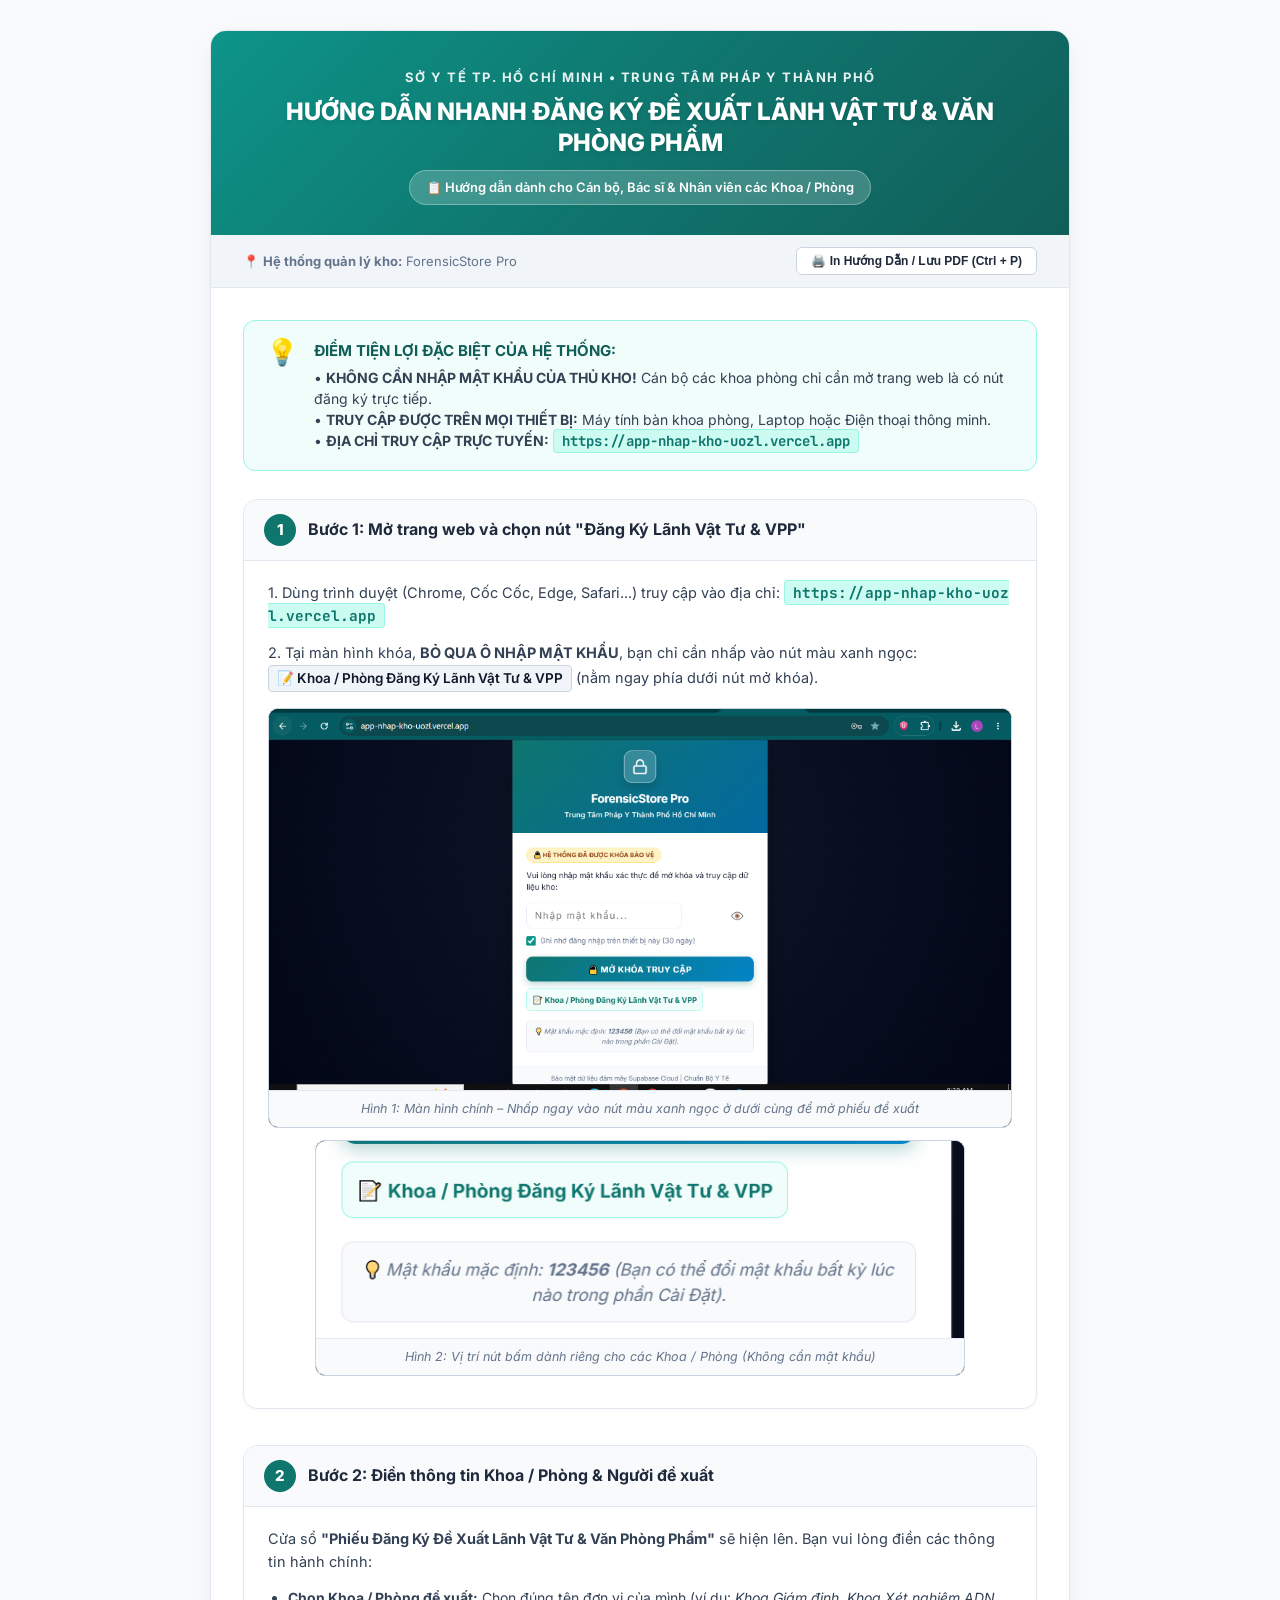
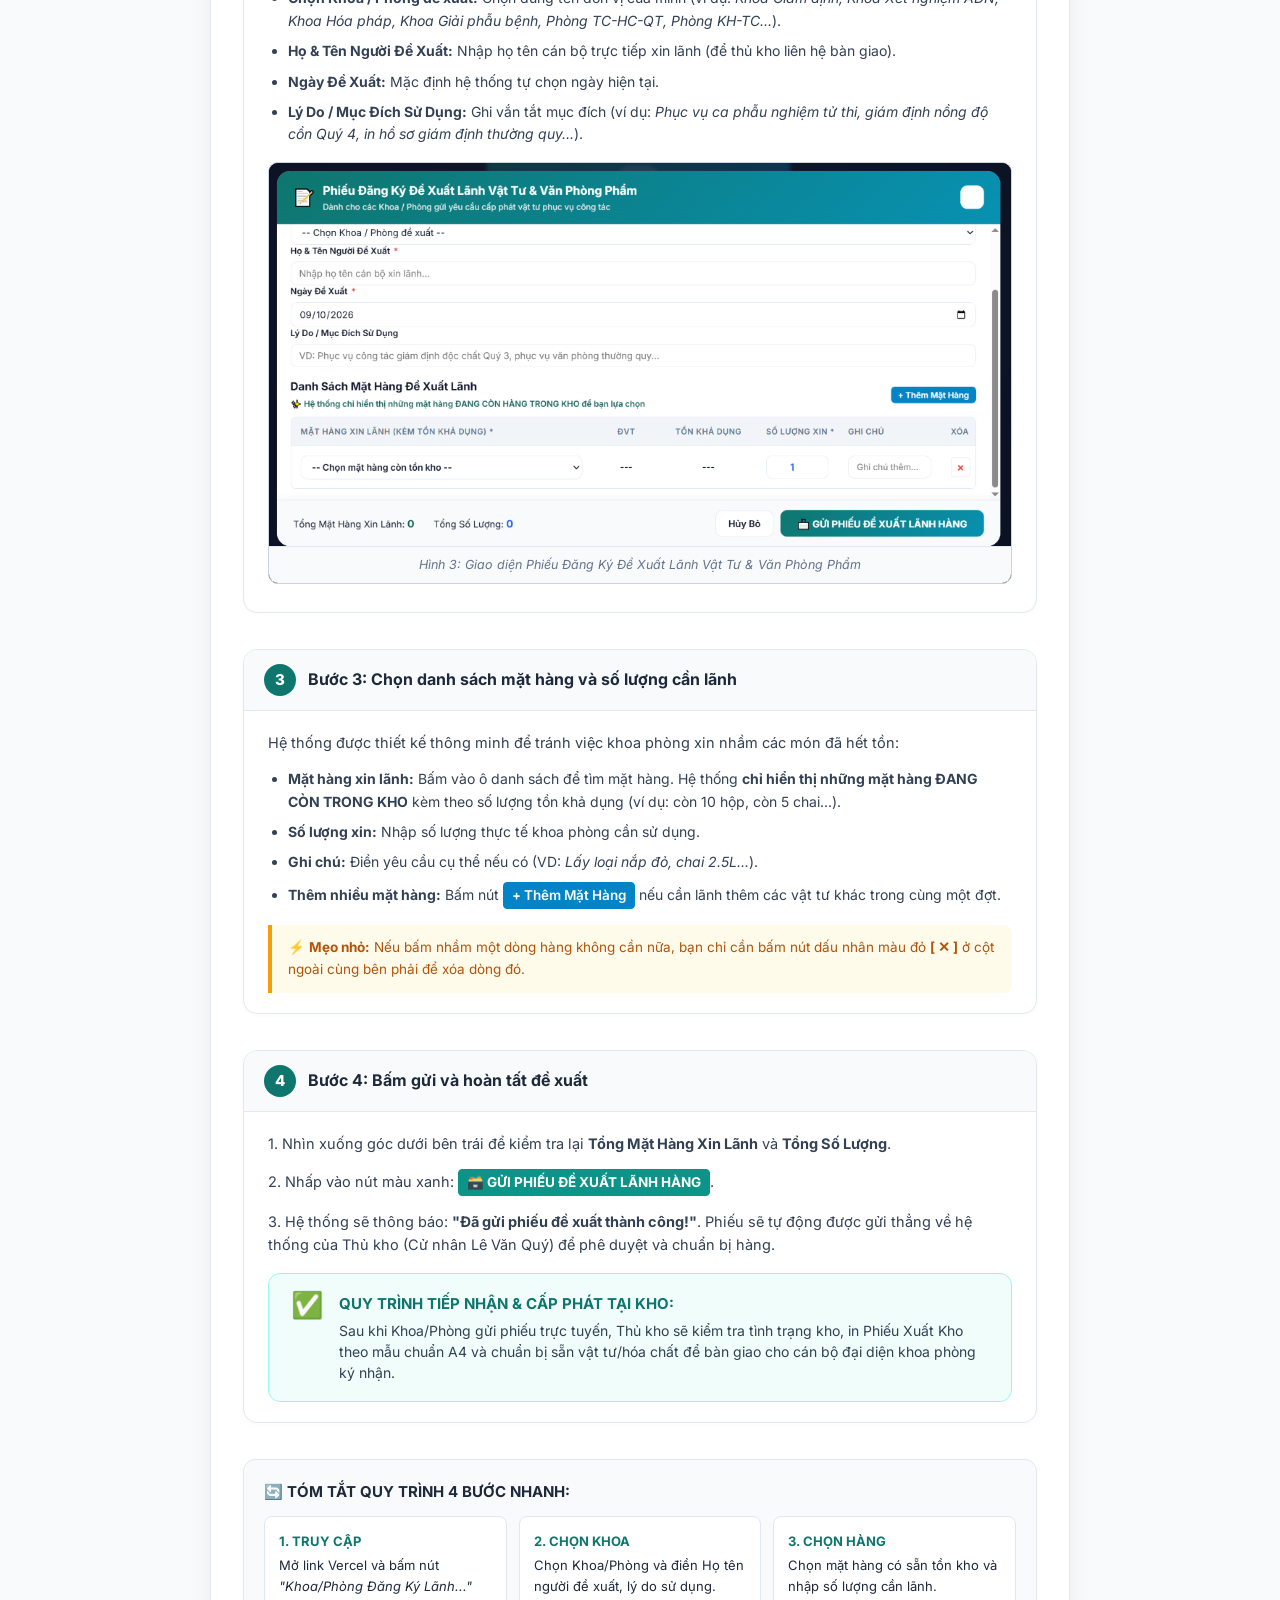
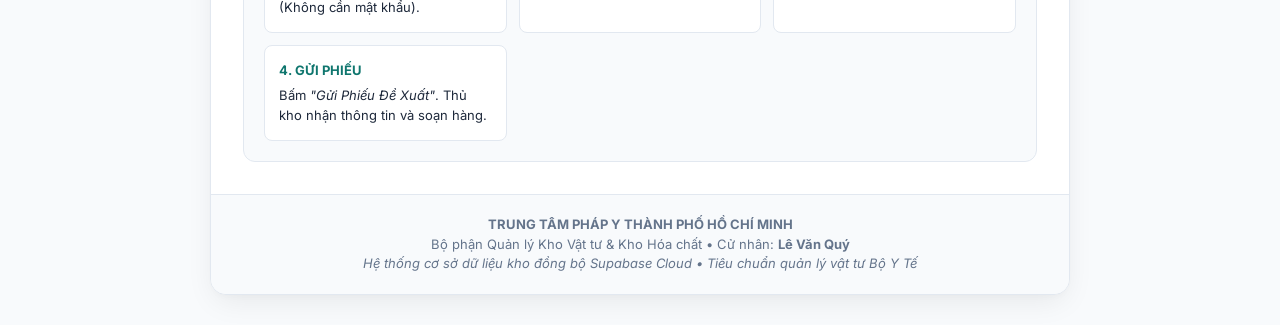
==== HUONG_DAN_DANG_KY_LANH_VAT_TU.html @ cf070800 "Add files via upload" ====
<!DOCTYPE html>
<html lang="vi">
<head>
  <meta charset="UTF-8">
  <meta name="viewport" content="width=device-width, initial-scale=1.0">
  <title>Hướng Dẫn Đăng Ký Đề Xuất Lãnh Vật Tư & VPP - Trung Tâm Pháp Y TPHCM</title>
  <link rel="preconnect" href="https://fonts.googleapis.com">
  <link rel="preconnect" href="https://fonts.gstatic.com" crossorigin>
  <link href="https://fonts.googleapis.com/css2?family=Inter:wght@400;500;600;700;800&family=JetBrains+Mono:wght@500;700&display=swap" rel="stylesheet">
  <style>
    :root {
      --primary: #0f766e;
      --primary-light: #f0fdfa;
      --primary-border: #99f6e4;
      --primary-dark: #115e59;
      --accent: #0284c7;
      --text-main: #1e293b;
      --text-muted: #64748b;
      --bg-page: #f8fafc;
      --card-bg: #ffffff;
      --border: #e2e8f0;
      --warning-bg: #fffbeb;
      --warning-border: #fef3c7;
      --warning-text: #b45309;
    }

    * {
      box-sizing: border-box;
      margin: 0;
      padding: 0;
    }

    body {
      font-family: 'Inter', -apple-system, BlinkMacSystemFont, "Segoe UI", Roboto, sans-serif;
      background-color: var(--bg-page);
      color: var(--text-main);
      line-height: 1.6;
      padding: 30px 15px;
    }

    .container {
      max-width: 860px;
      margin: 0 auto;
      background: var(--card-bg);
      border-radius: 16px;
      box-shadow: 0 10px 30px -5px rgba(0, 0, 0, 0.08), 0 4px 6px -2px rgba(0, 0, 0, 0.02);
      border: 1px solid var(--border);
      overflow: hidden;
    }

    /* Top banner */
    .header-banner {
      background: linear-gradient(135deg, #0d9488 0%, #0f766e 50%, #115e59 100%);
      color: white;
      padding: 36px 32px 30px;
      text-align: center;
      position: relative;
    }

    .org-subtitle {
      font-size: 13px;
      font-weight: 700;
      letter-spacing: 1.5px;
      text-transform: uppercase;
      opacity: 0.9;
      margin-bottom: 8px;
    }

    .doc-title {
      font-size: 24px;
      font-weight: 800;
      line-height: 1.3;
      margin-bottom: 12px;
      text-shadow: 0 2px 4px rgba(0,0,0,0.1);
    }

    .doc-badge {
      display: inline-flex;
      align-items: center;
      gap: 6px;
      background: rgba(255, 255, 255, 0.2);
      backdrop-filter: blur(8px);
      padding: 6px 16px;
      border-radius: 20px;
      font-size: 13px;
      font-weight: 600;
      border: 1px solid rgba(255, 255, 255, 0.3);
    }

    /* Action bar */
    .action-bar {
      display: flex;
      justify-content: space-between;
      align-items: center;
      background: #f1f5f9;
      padding: 12px 32px;
      border-bottom: 1px solid var(--border);
      font-size: 13px;
      color: var(--text-muted);
    }

    .btn-print {
      background: white;
      border: 1px solid #cbd5e1;
      padding: 6px 14px;
      border-radius: 6px;
      font-size: 12px;
      font-weight: 600;
      color: var(--text-main);
      cursor: pointer;
      display: inline-flex;
      align-items: center;
      gap: 6px;
      transition: all 0.2s;
    }

    .btn-print:hover {
      background: #f8fafc;
      border-color: #94a3b8;
    }

    /* Content Area */
    .content {
      padding: 32px;
    }

    /* Important note callout */
    .callout-box {
      background: var(--primary-light);
      border: 1.5px solid var(--primary-border);
      border-radius: 12px;
      padding: 18px 22px;
      margin-bottom: 28px;
      display: flex;
      gap: 16px;
      align-items: flex-start;
    }

    .callout-icon {
      font-size: 26px;
      line-height: 1;
    }

    .callout-title {
      font-weight: 700;
      color: var(--primary-dark);
      font-size: 15px;
      margin-bottom: 4px;
    }

    .callout-text {
      font-size: 14px;
      color: #334155;
      line-height: 1.5;
    }

    .link-highlight {
      font-family: 'JetBrains Mono', monospace;
      background: #ccfbf1;
      color: #0f766e;
      padding: 2px 8px;
      border-radius: 4px;
      font-weight: 700;
      text-decoration: none;
      border: 1px solid #99f6e4;
      word-break: break-all;
    }

    .link-highlight:hover {
      text-decoration: underline;
    }

    /* Step Card */
    .step-card {
      margin-bottom: 36px;
      border: 1px solid var(--border);
      border-radius: 14px;
      background: #ffffff;
      overflow: hidden;
      box-shadow: 0 2px 4px rgba(0,0,0,0.02);
    }

    .step-header {
      background: #f8fafc;
      padding: 14px 20px;
      border-bottom: 1px solid var(--border);
      display: flex;
      align-items: center;
      gap: 12px;
    }

    .step-number {
      width: 32px;
      height: 32px;
      background: var(--primary);
      color: white;
      border-radius: 50%;
      display: flex;
      align-items: center;
      justify-content: center;
      font-weight: 800;
      font-size: 15px;
      flex-shrink: 0;
    }

    .step-title {
      font-size: 16px;
      font-weight: 700;
      color: var(--text-main);
    }

    .step-body {
      padding: 20px 24px;
    }

    .step-body p {
      margin-bottom: 14px;
      font-size: 14.5px;
      color: #334155;
    }

    .step-body ul {
      margin-left: 20px;
      margin-bottom: 16px;
      color: #334155;
      font-size: 14px;
    }

    .step-body li {
      margin-bottom: 8px;
    }

    .highlight-badge {
      display: inline-block;
      background: #f1f5f9;
      color: #0f172a;
      padding: 2px 8px;
      border-radius: 4px;
      font-weight: 600;
      border: 1px solid #cbd5e1;
      font-size: 13.5px;
    }

    /* Image Wrapper */
    .image-container {
      margin: 16px 0 8px;
      border-radius: 10px;
      overflow: hidden;
      border: 1.5px solid #cbd5e1;
      background: #0f172a;
      text-align: center;
    }

    .image-container img {
      max-width: 100%;
      height: auto;
      display: block;
      margin: 0 auto;
    }

    .image-caption {
      background: #f8fafc;
      border-top: 1px solid #e2e8f0;
      padding: 8px 12px;
      font-size: 12.5px;
      color: var(--text-muted);
      font-style: italic;
    }

    /* Important Alert within step */
    .tip-box {
      background: var(--warning-bg);
      border-left: 4px solid #f59e0b;
      padding: 12px 16px;
      border-radius: 0 8px 8px 0;
      margin-top: 14px;
      font-size: 13.5px;
      color: var(--warning-text);
    }

    /* Workflow Summary Table */
    .summary-section {
      background: #f8fafc;
      border: 1px solid var(--border);
      border-radius: 12px;
      padding: 20px;
      margin-top: 24px;
    }

    .summary-title {
      font-size: 15px;
      font-weight: 700;
      margin-bottom: 12px;
      color: var(--text-main);
      display: flex;
      align-items: center;
      gap: 8px;
    }

    .flow-steps {
      display: grid;
      grid-template-columns: repeat(auto-fit, minmax(220px, 1fr));
      gap: 12px;
    }

    .flow-box {
      background: white;
      padding: 14px;
      border-radius: 8px;
      border: 1px solid var(--border);
      font-size: 13px;
    }

    .flow-box-header {
      font-weight: 700;
      color: var(--primary);
      margin-bottom: 4px;
    }

    /* Footer */
    .footer {
      border-top: 1px solid var(--border);
      padding: 20px 32px;
      background: #f8fafc;
      font-size: 13px;
      color: var(--text-muted);
      text-align: center;
      line-height: 1.5;
    }

    /* Print styles */
    @media print {
      * {
        -webkit-print-color-adjust: exact !important;
        print-color-adjust: exact !important;
      }
      body {
        background: white;
        padding: 0;
      }
      .container {
        box-shadow: none;
        border: none;
        max-width: 100%;
        border-radius: 0;
      }
      .action-bar {
        display: none !important;
      }
      .step-card {
        page-break-inside: avoid;
        margin-bottom: 24px;
      }
      .header-banner {
        padding: 24px 20px;
        -webkit-print-color-adjust: exact !important;
        print-color-adjust: exact !important;
      }
    }
  </style>
</head>
<body>

  <div class="container">
    <!-- Header Banner -->
    <header class="header-banner">
      <div class="org-subtitle">SỞ Y TẾ TP. HỒ CHÍ MINH • TRUNG TÂM PHÁP Y THÀNH PHỐ</div>
      <h1 class="doc-title">HƯỚNG DẪN NHANH ĐĂNG KÝ ĐỀ XUẤT LÃNH VẬT TƯ & VĂN PHÒNG PHẨM</h1>
      <div class="doc-badge">
        <span>📋 Hướng dẫn dành cho Cán bộ, Bác sĩ & Nhân viên các Khoa / Phòng</span>
      </div>
    </header>

    <!-- Action Bar -->
    <div class="action-bar">
      <div>📍 <strong>Hệ thống quản lý kho:</strong> ForensicStore Pro</div>
      <button class="btn-print" onclick="window.print()">
        🖨️ In Hướng Dẫn / Lưu PDF (Ctrl + P)
      </button>
    </div>

    <!-- Main Content -->
    <main class="content">

      <!-- Important Notice -->
      <div class="callout-box">
        <div class="callout-icon">💡</div>
        <div>
          <div class="callout-title">ĐIỂM TIỆN LỢI ĐẶC BIỆT CỦA HỆ THỐNG:</div>
          <div class="callout-text">
            • <strong>KHÔNG CẦN NHẬP MẬT KHẨU CỦA THỦ KHO!</strong> Cán bộ các khoa phòng chỉ cần mở trang web là có nút đăng ký trực tiếp.<br>
            • <strong>TRUY CẬP ĐƯỢC TRÊN MỌI THIẾT BỊ:</strong> Máy tính bàn khoa phòng, Laptop hoặc Điện thoại thông minh.<br>
            • <strong>ĐỊA CHỈ TRUY CẬP TRỰC TUYẾN:</strong> 
            <a href="https://app-nhap-kho-uozl.vercel.app" target="_blank" class="link-highlight">https://app-nhap-kho-uozl.vercel.app</a>
          </div>
        </div>
      </div>

      <!-- BƯỚC 1 -->
      <section class="step-card">
        <div class="step-header">
          <div class="step-number">1</div>
          <h2 class="step-title">Bước 1: Mở trang web và chọn nút "Đăng Ký Lãnh Vật Tư & VPP"</h2>
        </div>
        <div class="step-body">
          <p>
            1. Dùng trình duyệt (Chrome, Cốc Cốc, Edge, Safari...) truy cập vào địa chỉ: 
            <a href="https://app-nhap-kho-uozl.vercel.app" target="_blank" class="link-highlight">https://app-nhap-kho-uozl.vercel.app</a>
          </p>
          <p>
            2. Tại màn hình khóa, <strong>BỎ QUA Ô NHẬP MẬT KHẨU</strong>, bạn chỉ cần nhấp vào nút màu xanh ngọc:
            <span class="highlight-badge">📝 Khoa / Phòng Đăng Ký Lãnh Vật Tư & VPP</span> (nằm ngay phía dưới nút mở khóa).
          </p>

          <div class="image-container">
            <img src="images/buoc-1-man-hinh-dang-nhap.png" alt="Màn hình đăng nhập hệ thống">
            <div class="image-caption">Hình 1: Màn hình chính – Nhấp ngay vào nút màu xanh ngọc ở dưới cùng để mở phiếu đề xuất</div>
          </div>

          <div class="image-container" style="max-width: 650px; margin: 12px auto;">
            <img src="images/buoc-1-nut-dang-ky.png" alt="Nút bấm đăng ký lãnh">
            <div class="image-caption">Hình 2: Vị trí nút bấm dành riêng cho các Khoa / Phòng (Không cần mật khẩu)</div>
          </div>
        </div>
      </section>

      <!-- BƯỚC 2 -->
      <section class="step-card">
        <div class="step-header">
          <div class="step-number">2</div>
          <h2 class="step-title">Bước 2: Điền thông tin Khoa / Phòng & Người đề xuất</h2>
        </div>
        <div class="step-body">
          <p>Cửa sổ <strong>"Phiếu Đăng Ký Đề Xuất Lãnh Vật Tư & Văn Phòng Phẩm"</strong> sẽ hiện lên. Bạn vui lòng điền các thông tin hành chính:</p>
          
          <ul>
            <li><strong>Chọn Khoa / Phòng đề xuất:</strong> Chọn đúng tên đơn vị của mình (ví dụ: <em>Khoa Giám định, Khoa Xét nghiệm ADN, Khoa Hóa pháp, Khoa Giải phẫu bệnh, Phòng TC-HC-QT, Phòng KH-TC...</em>).</li>
            <li><strong>Họ & Tên Người Đề Xuất:</strong> Nhập họ tên cán bộ trực tiếp xin lãnh (để thủ kho liên hệ bàn giao).</li>
            <li><strong>Ngày Đề Xuất:</strong> Mặc định hệ thống tự chọn ngày hiện tại.</li>
            <li><strong>Lý Do / Mục Đích Sử Dụng:</strong> Ghi vắn tắt mục đích (ví dụ: <em>Phục vụ ca phẫu nghiệm tử thi, giám định nồng độ cồn Quý 4, in hồ sơ giám định thường quy...</em>).</li>
          </ul>

          <div class="image-container">
            <img src="images/buoc-2-phieu-de-xuat.png" alt="Form Phiếu Đăng Ký Đề Xuất Lãnh Vật Tư">
            <div class="image-caption">Hình 3: Giao diện Phiếu Đăng Ký Đề Xuất Lãnh Vật Tư & Văn Phòng Phẩm</div>
          </div>
        </div>
      </section>

      <!-- BƯỚC 3 -->
      <section class="step-card">
        <div class="step-header">
          <div class="step-number">3</div>
          <h2 class="step-title">Bước 3: Chọn danh sách mặt hàng và số lượng cần lãnh</h2>
        </div>
        <div class="step-body">
          <p>Hệ thống được thiết kế thông minh để tránh việc khoa phòng xin nhầm các món đã hết tồn:</p>

          <ul>
            <li>
              <strong>Mặt hàng xin lãnh:</strong> Bấm vào ô danh sách để tìm mặt hàng. Hệ thống <strong>chỉ hiển thị những mặt hàng ĐANG CÒN TRONG KHO</strong> kèm theo số lượng tồn khả dụng (ví dụ: còn 10 hộp, còn 5 chai...).
            </li>
            <li><strong>Số lượng xin:</strong> Nhập số lượng thực tế khoa phòng cần sử dụng.</li>
            <li><strong>Ghi chú:</strong> Điền yêu cầu cụ thể nếu có (VD: <em>Lấy loại nắp đỏ, chai 2.5L...</em>).</li>
            <li><strong>Thêm nhiều mặt hàng:</strong> Bấm nút <span class="highlight-badge" style="background:#0284c7; color:white; border-color:#0284c7;">+ Thêm Mặt Hàng</span> nếu cần lãnh thêm các vật tư khác trong cùng một đợt.</li>
          </ul>

          <div class="tip-box">
            ⚡ <strong>Mẹo nhỏ:</strong> Nếu bấm nhầm một dòng hàng không cần nữa, bạn chỉ cần bấm nút dấu nhân màu đỏ <strong>[ ✕ ]</strong> ở cột ngoài cùng bên phải để xóa dòng đó.
          </div>
        </div>
      </section>

      <!-- BƯỚC 4 -->
      <section class="step-card">
        <div class="step-header">
          <div class="step-number">4</div>
          <h2 class="step-title">Bước 4: Bấm gửi và hoàn tất đề xuất</h2>
        </div>
        <div class="step-body">
          <p>
            1. Nhìn xuống góc dưới bên trái để kiểm tra lại <strong>Tổng Mặt Hàng Xin Lãnh</strong> và <strong>Tổng Số Lượng</strong>.
          </p>
          <p>
            2. Nhấp vào nút màu xanh: <span class="highlight-badge" style="background:#0d9488; color:white; border-color:#0d9488; font-weight:700;">🗃️ GỬI PHIẾU ĐỀ XUẤT LÃNH HÀNG</span>.
          </p>
          <p>
            3. Hệ thống sẽ thông báo: <strong>"Đã gửi phiếu đề xuất thành công!"</strong>. Phiếu sẽ tự động được gửi thẳng về hệ thống của Thủ kho (Cử nhân Lê Văn Quý) để phê duyệt và chuẩn bị hàng.
          </p>

          <div class="callout-box" style="margin-top: 16px; margin-bottom: 0;">
            <div class="callout-icon">✅</div>
            <div>
              <div class="callout-title" style="color:#0f766e;">QUY TRÌNH TIẾP NHẬN & CẤP PHÁT TẠI KHO:</div>
              <div class="callout-text">
                Sau khi Khoa/Phòng gửi phiếu trực tuyến, Thủ kho sẽ kiểm tra tình trạng kho, in Phiếu Xuất Kho theo mẫu chuẩn A4 và chuẩn bị sẵn vật tư/hóa chất để bàn giao cho cán bộ đại diện khoa phòng ký nhận.
              </div>
            </div>
          </div>
        </div>
      </section>

      <!-- Summary Workflow -->
      <div class="summary-section">
        <div class="summary-title">
          <span>🔄 TÓM TẮT QUY TRÌNH 4 BƯỚC NHANH:</span>
        </div>
        <div class="flow-steps">
          <div class="flow-box">
            <div class="flow-box-header">1. TRUY CẬP</div>
            Mở link Vercel và bấm nút <em>"Khoa/Phòng Đăng Ký Lãnh..."</em> (Không cần mật khẩu).
          </div>
          <div class="flow-box">
            <div class="flow-box-header">2. CHỌN KHOA</div>
            Chọn Khoa/Phòng và điền Họ tên người đề xuất, lý do sử dụng.
          </div>
          <div class="flow-box">
            <div class="flow-box-header">3. CHỌN HÀNG</div>
            Chọn mặt hàng có sẵn tồn kho và nhập số lượng cần lãnh.
          </div>
          <div class="flow-box">
            <div class="flow-box-header">4. GỬI PHIẾU</div>
            Bấm <em>"Gửi Phiếu Đề Xuất"</em>. Thủ kho nhận thông tin và soạn hàng.
          </div>
        </div>
      </div>

    </main>

    <!-- Footer -->
    <footer class="footer">
      <strong>TRUNG TÂM PHÁP Y THÀNH PHỐ HỒ CHÍ MINH</strong><br>
      Bộ phận Quản lý Kho Vật tư & Kho Hóa chất • Cử nhân: <strong>Lê Văn Quý</strong><br>
      <em>Hệ thống cơ sở dữ liệu kho đồng bộ Supabase Cloud • Tiêu chuẩn quản lý vật tư Bộ Y Tế</em>
    </footer>
  </div>

</body>
</html>
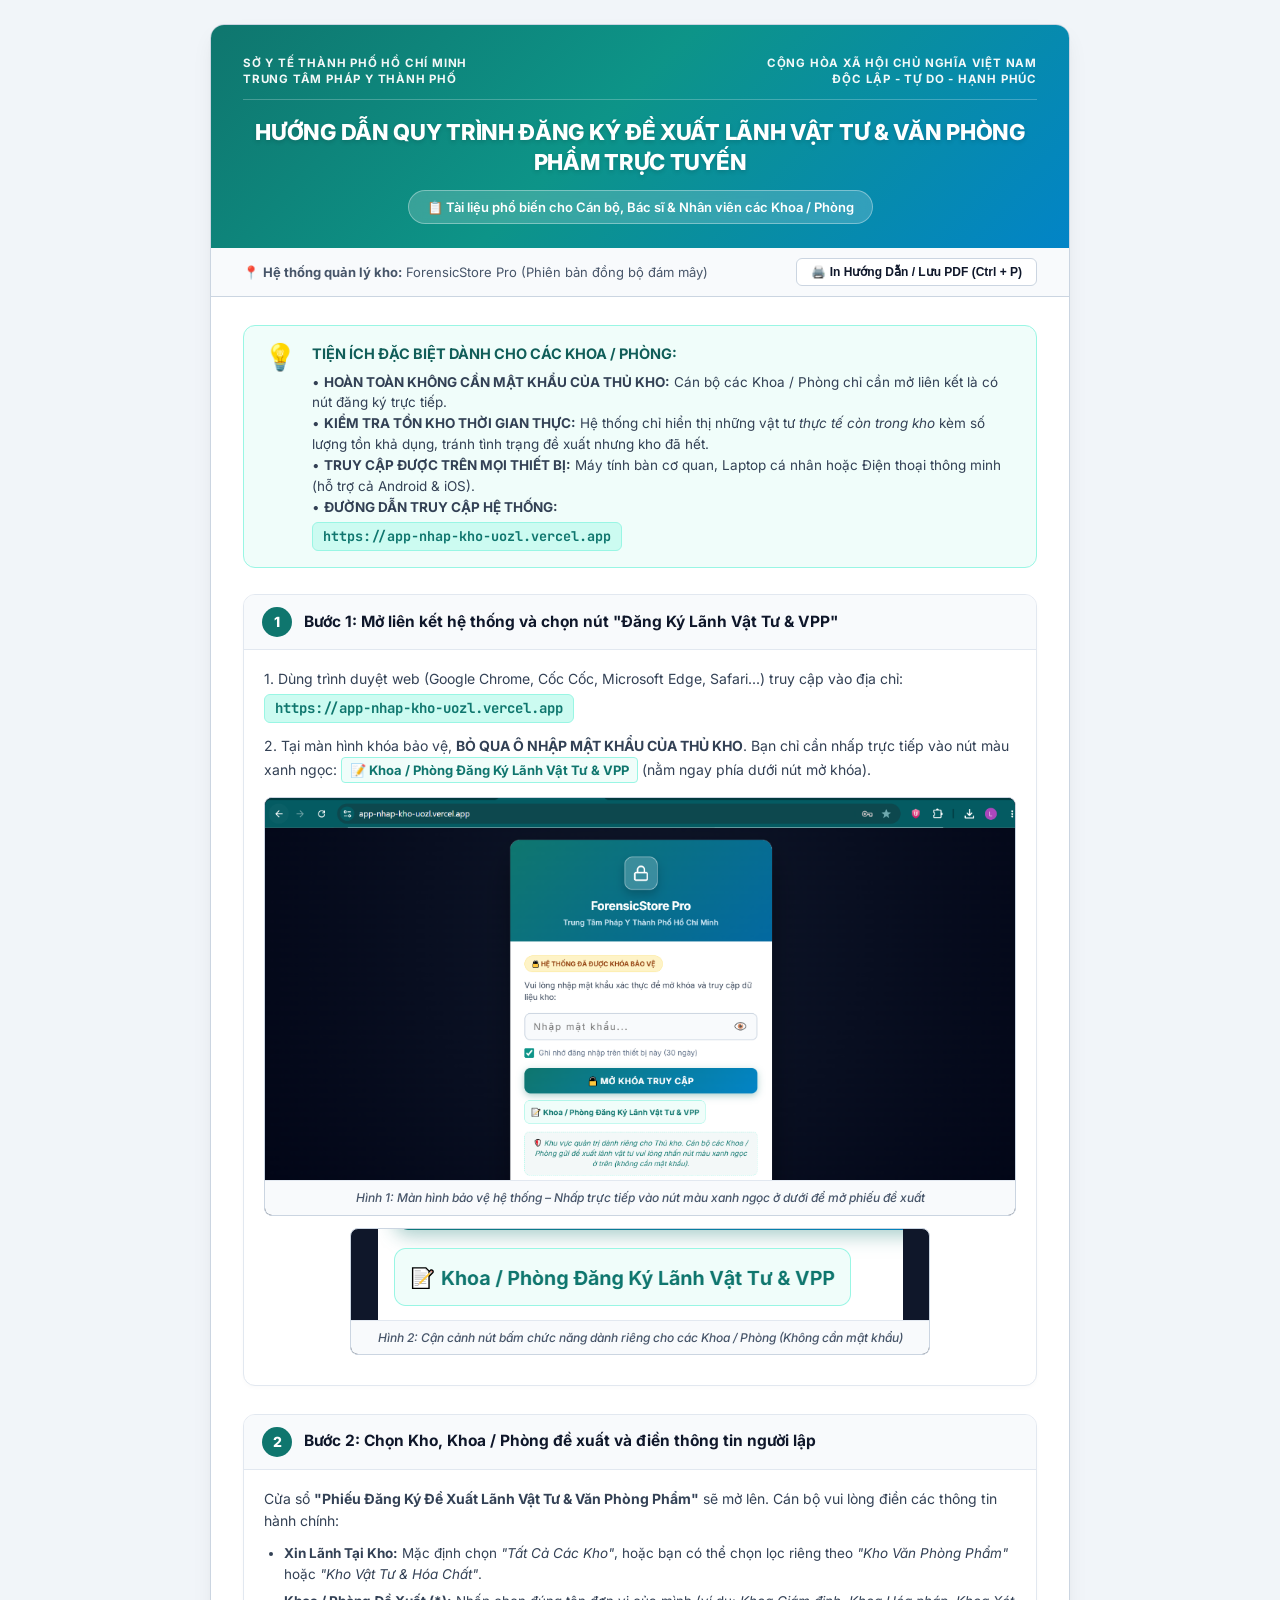
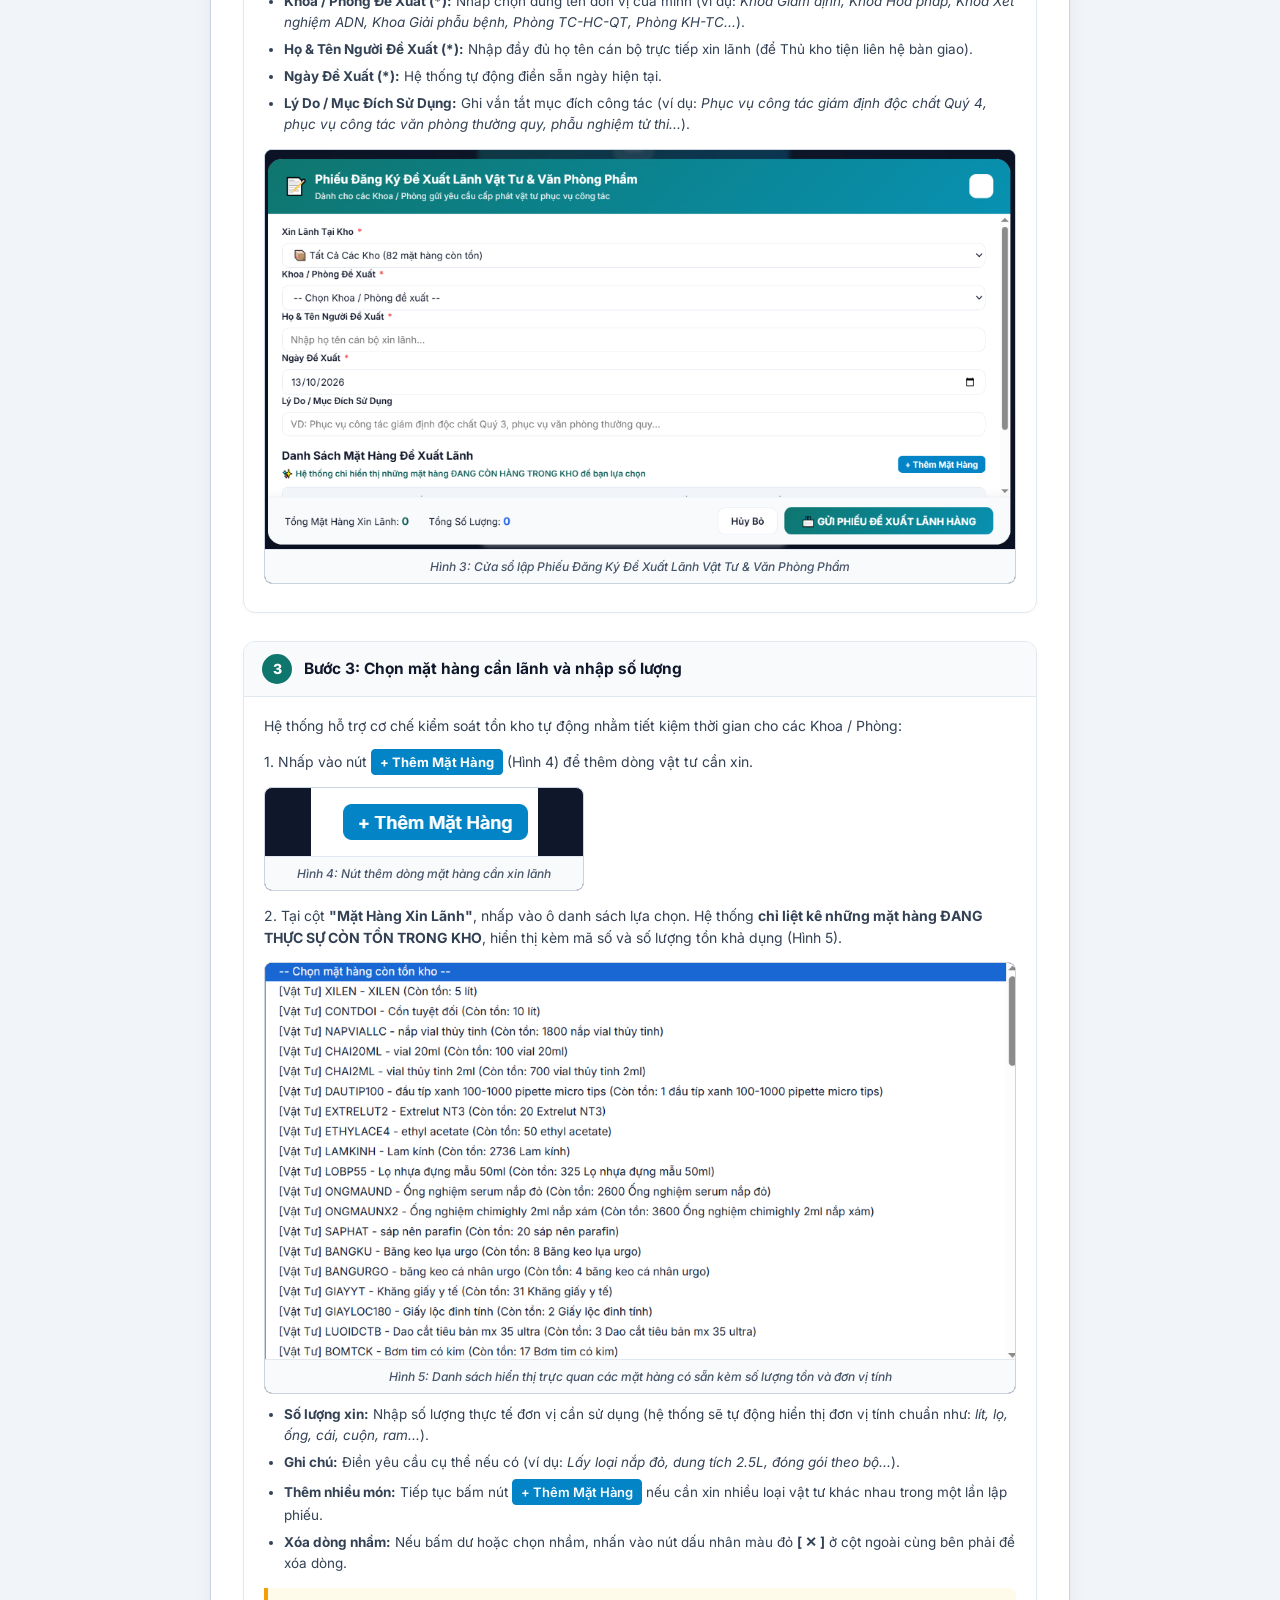
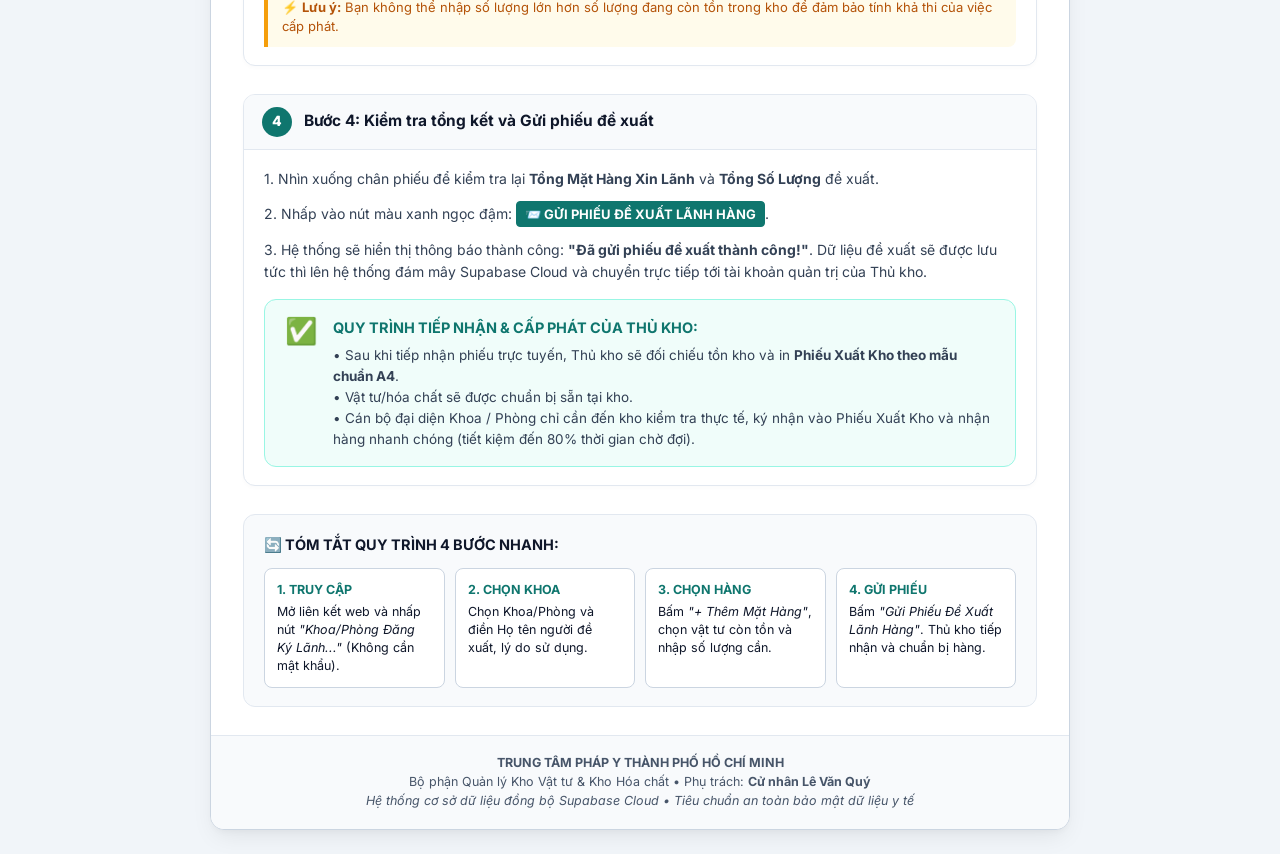
==== commit 55cc4b34: "Add files via upload" ====
--- a/HUONG_DAN_DANG_KY_LANH_VAT_TU.html
+++ b/HUONG_DAN_DANG_KY_LANH_VAT_TU.html
@@ -13,12 +13,14 @@
       --primary-light: #f0fdfa;
       --primary-border: #99f6e4;
       --primary-dark: #115e59;
+      --secondary: #0284c7;
+      --secondary-light: #e0f2fe;
       --accent: #0284c7;
-      --text-main: #1e293b;
-      --text-muted: #64748b;
-      --bg-page: #f8fafc;
+      --text-main: #0f172a;
+      --text-muted: #475569;
+      --bg-page: #f1f5f9;
       --card-bg: #ffffff;
-      --border: #e2e8f0;
+      --border: #cbd5e1;
       --warning-bg: #fffbeb;
       --warning-border: #fef3c7;
       --warning-text: #b45309;
@@ -31,60 +33,77 @@
     }
 
     body {
-      font-family: 'Inter', -apple-system, BlinkMacSystemFont, "Segoe UI", Roboto, sans-serif;
+      font-family: 'Inter', -apple-system, BlinkMacSystemFont, "Segoe UI", Roboto, Arial, sans-serif;
       background-color: var(--bg-page);
       color: var(--text-main);
       line-height: 1.6;
-      padding: 30px 15px;
+      padding: 24px 15px;
+      -webkit-font-smoothing: antialiased;
     }
 
     .container {
       max-width: 860px;
       margin: 0 auto;
       background: var(--card-bg);
-      border-radius: 16px;
-      box-shadow: 0 10px 30px -5px rgba(0, 0, 0, 0.08), 0 4px 6px -2px rgba(0, 0, 0, 0.02);
+      border-radius: 14px;
+      box-shadow: 0 10px 25px -5px rgba(0, 0, 0, 0.08), 0 4px 6px -2px rgba(0, 0, 0, 0.03);
       border: 1px solid var(--border);
       overflow: hidden;
     }
 
     /* Top banner */
     .header-banner {
-      background: linear-gradient(135deg, #0d9488 0%, #0f766e 50%, #115e59 100%);
+      background: linear-gradient(135deg, #0f766e 0%, #0d9488 45%, #0284c7 100%);
       color: white;
-      padding: 36px 32px 30px;
+      padding: 30px 32px 24px;
       text-align: center;
       position: relative;
     }
 
-    .org-subtitle {
-      font-size: 13px;
+    .org-header {
+      display: flex;
+      justify-content: space-between;
+      align-items: center;
+      border-bottom: 1px solid rgba(255, 255, 255, 0.25);
+      padding-bottom: 12px;
+      margin-bottom: 18px;
+      font-size: 11.5px;
       font-weight: 700;
-      letter-spacing: 1.5px;
+      letter-spacing: 0.8px;
       text-transform: uppercase;
-      opacity: 0.9;
-      margin-bottom: 8px;
+      opacity: 0.95;
+    }
+
+    .org-left {
+      text-align: left;
+      line-height: 1.4;
+    }
+
+    .org-right {
+      text-align: right;
+      line-height: 1.4;
     }
 
     .doc-title {
-      font-size: 24px;
+      font-size: 22px;
       font-weight: 800;
-      line-height: 1.3;
+      line-height: 1.35;
       margin-bottom: 12px;
-      text-shadow: 0 2px 4px rgba(0,0,0,0.1);
+      letter-spacing: -0.3px;
+      text-shadow: 0 2px 4px rgba(0,0,0,0.15);
     }
 
     .doc-badge {
       display: inline-flex;
       align-items: center;
       gap: 6px;
-      background: rgba(255, 255, 255, 0.2);
+      background: rgba(255, 255, 255, 0.18);
       backdrop-filter: blur(8px);
-      padding: 6px 16px;
+      padding: 6px 18px;
       border-radius: 20px;
       font-size: 13px;
       font-weight: 600;
-      border: 1px solid rgba(255, 255, 255, 0.3);
+      border: 1px solid rgba(255, 255, 255, 0.35);
     }
 
     /* Action bar */
@@ -92,8 +111,8 @@
       display: flex;
       justify-content: space-between;
       align-items: center;
-      background: #f1f5f9;
-      padding: 12px 32px;
+      background: #f8fafc;
+      padding: 10px 32px;
       border-bottom: 1px solid var(--border);
       font-size: 13px;
       color: var(--text-muted);
@@ -115,22 +134,22 @@
     }
 
     .btn-print:hover {
-      background: #f8fafc;
+      background: #f1f5f9;
       border-color: #94a3b8;
     }
 
     /* Content Area */
     .content {
-      padding: 32px;
-    }
-
-    /* Important note callout */
+      padding: 28px 32px;
+    }
+
+    /* Callout Box */
     .callout-box {
       background: var(--primary-light);
       border: 1.5px solid var(--primary-border);
       border-radius: 12px;
-      padding: 18px 22px;
-      margin-bottom: 28px;
+      padding: 16px 20px;
+      margin-bottom: 26px;
       display: flex;
       gap: 16px;
       align-items: flex-start;
@@ -139,59 +158,60 @@
     .callout-icon {
       font-size: 26px;
       line-height: 1;
+      flex-shrink: 0;
+      margin-top: 2px;
     }
 
     .callout-title {
       font-weight: 700;
       color: var(--primary-dark);
-      font-size: 15px;
-      margin-bottom: 4px;
+      font-size: 14.5px;
+      margin-bottom: 6px;
     }
 
     .callout-text {
-      font-size: 14px;
+      font-size: 13.5px;
       color: #334155;
-      line-height: 1.5;
+      line-height: 1.55;
     }
 
     .link-highlight {
       font-family: 'JetBrains Mono', monospace;
       background: #ccfbf1;
       color: #0f766e;
-      padding: 2px 8px;
-      border-radius: 4px;
+      padding: 3px 10px;
+      border-radius: 6px;
       font-weight: 700;
       text-decoration: none;
       border: 1px solid #99f6e4;
       word-break: break-all;
-    }
-
-    .link-highlight:hover {
-      text-decoration: underline;
+      display: inline-block;
+      margin-top: 4px;
     }
 
     /* Step Card */
     .step-card {
-      margin-bottom: 36px;
-      border: 1px solid var(--border);
-      border-radius: 14px;
+      margin-bottom: 28px;
+      border: 1.5px solid #e2e8f0;
+      border-radius: 12px;
       background: #ffffff;
       overflow: hidden;
       box-shadow: 0 2px 4px rgba(0,0,0,0.02);
+      page-break-inside: avoid;
     }
 
     .step-header {
       background: #f8fafc;
-      padding: 14px 20px;
-      border-bottom: 1px solid var(--border);
+      padding: 12px 18px;
+      border-bottom: 1.5px solid #e2e8f0;
       display: flex;
       align-items: center;
       gap: 12px;
     }
 
     .step-number {
-      width: 32px;
-      height: 32px;
+      width: 30px;
+      height: 30px;
       background: var(--primary);
       color: white;
       border-radius: 50%;
@@ -199,35 +219,37 @@
       align-items: center;
       justify-content: center;
       font-weight: 800;
-      font-size: 15px;
+      font-size: 14px;
       flex-shrink: 0;
     }
 
     .step-title {
-      font-size: 16px;
+      font-size: 15.5px;
       font-weight: 700;
       color: var(--text-main);
     }
 
     .step-body {
-      padding: 20px 24px;
+      padding: 18px 20px;
     }
 
     .step-body p {
-      margin-bottom: 14px;
-      font-size: 14.5px;
+      margin-bottom: 12px;
+      font-size: 14px;
       color: #334155;
+      line-height: 1.55;
     }
 
     .step-body ul {
       margin-left: 20px;
-      margin-bottom: 16px;
+      margin-bottom: 14px;
       color: #334155;
-      font-size: 14px;
+      font-size: 13.5px;
+      line-height: 1.55;
     }
 
     .step-body li {
-      margin-bottom: 8px;
+      margin-bottom: 6px;
     }
 
     .highlight-badge {
@@ -238,13 +260,13 @@
       border-radius: 4px;
       font-weight: 600;
       border: 1px solid #cbd5e1;
-      font-size: 13.5px;
+      font-size: 13px;
     }
 
     /* Image Wrapper */
     .image-container {
-      margin: 16px 0 8px;
-      border-radius: 10px;
+      margin: 14px 0 10px;
+      border-radius: 8px;
       overflow: hidden;
       border: 1.5px solid #cbd5e1;
       background: #0f172a;
@@ -261,34 +283,36 @@
     .image-caption {
       background: #f8fafc;
       border-top: 1px solid #e2e8f0;
-      padding: 8px 12px;
-      font-size: 12.5px;
-      color: var(--text-muted);
+      padding: 7px 12px;
+      font-size: 12px;
+      color: #475569;
       font-style: italic;
-    }
-
-    /* Important Alert within step */
+      font-weight: 500;
+    }
+
     .tip-box {
       background: var(--warning-bg);
       border-left: 4px solid #f59e0b;
-      padding: 12px 16px;
+      padding: 10px 14px;
       border-radius: 0 8px 8px 0;
-      margin-top: 14px;
-      font-size: 13.5px;
+      margin-top: 12px;
+      font-size: 13px;
       color: var(--warning-text);
-    }
-
-    /* Workflow Summary Table */
+      line-height: 1.5;
+    }
+
+    /* Summary Workflow */
     .summary-section {
       background: #f8fafc;
-      border: 1px solid var(--border);
+      border: 1.5px solid #e2e8f0;
       border-radius: 12px;
-      padding: 20px;
+      padding: 18px 20px;
       margin-top: 24px;
+      page-break-inside: avoid;
     }
 
     .summary-title {
-      font-size: 15px;
+      font-size: 14.5px;
       font-weight: 700;
       margin-bottom: 12px;
       color: var(--text-main);
@@ -299,37 +323,49 @@
 
     .flow-steps {
       display: grid;
-      grid-template-columns: repeat(auto-fit, minmax(220px, 1fr));
-      gap: 12px;
+      grid-template-columns: repeat(4, 1fr);
+      gap: 10px;
+    }
+
+    @media (max-width: 768px) {
+      .flow-steps {
+        grid-template-columns: repeat(2, 1fr);
+      }
     }
 
     .flow-box {
       background: white;
-      padding: 14px;
+      padding: 12px;
       border-radius: 8px;
-      border: 1px solid var(--border);
-      font-size: 13px;
+      border: 1px solid #cbd5e1;
+      font-size: 12.5px;
+      line-height: 1.45;
     }
 
     .flow-box-header {
       font-weight: 700;
       color: var(--primary);
       margin-bottom: 4px;
+      font-size: 12.5px;
     }
 
     /* Footer */
     .footer {
-      border-top: 1px solid var(--border);
-      padding: 20px 32px;
+      border-top: 1.5px solid #e2e8f0;
+      padding: 18px 32px;
       background: #f8fafc;
-      font-size: 13px;
+      font-size: 12.5px;
       color: var(--text-muted);
       text-align: center;
       line-height: 1.5;
     }
 
-    /* Print styles */
+    /* Print & PDF Export Rules */
     @media print {
+      @page {
+        size: A4;
+        margin: 10mm 12mm;
+      }
       * {
         -webkit-print-color-adjust: exact !important;
         print-color-adjust: exact !important;
@@ -349,12 +385,16 @@
       }
       .step-card {
         page-break-inside: avoid;
-        margin-bottom: 24px;
+        margin-bottom: 18px;
       }
       .header-banner {
-        padding: 24px 20px;
-        -webkit-print-color-adjust: exact !important;
-        print-color-adjust: exact !important;
+        padding: 20px 24px;
+      }
+      .content {
+        padding: 16px 20px;
+      }
+      .footer {
+        padding: 12px 20px;
       }
     }
   </style>
@@ -364,16 +404,25 @@
   <div class="container">
     <!-- Header Banner -->
     <header class="header-banner">
-      <div class="org-subtitle">SỞ Y TẾ TP. HỒ CHÍ MINH • TRUNG TÂM PHÁP Y THÀNH PHỐ</div>
-      <h1 class="doc-title">HƯỚNG DẪN NHANH ĐĂNG KÝ ĐỀ XUẤT LÃNH VẬT TƯ & VĂN PHÒNG PHẨM</h1>
+      <div class="org-header">
+        <div class="org-left">
+          SỞ Y TẾ THÀNH PHỐ HỒ CHÍ MINH<br>
+          <strong>TRUNG TÂM PHÁP Y THÀNH PHỐ</strong>
+        </div>
+        <div class="org-right">
+          CỘNG HÒA XÃ HỘI CHỦ NGHĨA VIỆT NAM<br>
+          <strong>Độc lập - Tự do - Hạnh phúc</strong>
+        </div>
+      </div>
+      <h1 class="doc-title">HƯỚNG DẪN QUY TRÌNH ĐĂNG KÝ ĐỀ XUẤT LÃNH VẬT TƯ & VĂN PHÒNG PHẨM TRỰC TUYẾN</h1>
       <div class="doc-badge">
-        <span>📋 Hướng dẫn dành cho Cán bộ, Bác sĩ & Nhân viên các Khoa / Phòng</span>
+        <span>📋 Tài liệu phổ biến cho Cán bộ, Bác sĩ & Nhân viên các Khoa / Phòng</span>
       </div>
     </header>
 
     <!-- Action Bar -->
     <div class="action-bar">
-      <div>📍 <strong>Hệ thống quản lý kho:</strong> ForensicStore Pro</div>
+      <div>📍 <strong>Hệ thống quản lý kho:</strong> ForensicStore Pro (Phiên bản đồng bộ đám mây)</div>
       <button class="btn-print" onclick="window.print()">
         🖨️ In Hướng Dẫn / Lưu PDF (Ctrl + P)
       </button>
@@ -386,11 +435,12 @@
       <div class="callout-box">
         <div class="callout-icon">💡</div>
         <div>
-          <div class="callout-title">ĐIỂM TIỆN LỢI ĐẶC BIỆT CỦA HỆ THỐNG:</div>
+          <div class="callout-title">TIỆN ÍCH ĐẶC BIỆT DÀNH CHO CÁC KHOA / PHÒNG:</div>
           <div class="callout-text">
-            • <strong>KHÔNG CẦN NHẬP MẬT KHẨU CỦA THỦ KHO!</strong> Cán bộ các khoa phòng chỉ cần mở trang web là có nút đăng ký trực tiếp.<br>
-            • <strong>TRUY CẬP ĐƯỢC TRÊN MỌI THIẾT BỊ:</strong> Máy tính bàn khoa phòng, Laptop hoặc Điện thoại thông minh.<br>
-            • <strong>ĐỊA CHỈ TRUY CẬP TRỰC TUYẾN:</strong> 
+            • <strong>HOÀN TOÀN KHÔNG CẦN MẬT KHẨU CỦA THỦ KHO:</strong> Cán bộ các Khoa / Phòng chỉ cần mở liên kết là có nút đăng ký trực tiếp.<br>
+            • <strong>KIỂM TRA TỒN KHO THỜI GIAN THỰC:</strong> Hệ thống chỉ hiển thị những vật tư <em>thực tế còn trong kho</em> kèm số lượng tồn khả dụng, tránh tình trạng đề xuất nhưng kho đã hết.<br>
+            • <strong>TRUY CẬP ĐƯỢC TRÊN MỌI THIẾT BỊ:</strong> Máy tính bàn cơ quan, Laptop cá nhân hoặc Điện thoại thông minh (hỗ trợ cả Android & iOS).<br>
+            • <strong>ĐƯỜNG DẪN TRUY CẬP HỆ THỐNG:</strong><br>
             <a href="https://app-nhap-kho-uozl.vercel.app" target="_blank" class="link-highlight">https://app-nhap-kho-uozl.vercel.app</a>
           </div>
         </div>
@@ -400,26 +450,26 @@
       <section class="step-card">
         <div class="step-header">
           <div class="step-number">1</div>
-          <h2 class="step-title">Bước 1: Mở trang web và chọn nút "Đăng Ký Lãnh Vật Tư & VPP"</h2>
+          <h2 class="step-title">Bước 1: Mở liên kết hệ thống và chọn nút "Đăng Ký Lãnh Vật Tư & VPP"</h2>
         </div>
         <div class="step-body">
           <p>
-            1. Dùng trình duyệt (Chrome, Cốc Cốc, Edge, Safari...) truy cập vào địa chỉ: 
+            1. Dùng trình duyệt web (Google Chrome, Cốc Cốc, Microsoft Edge, Safari...) truy cập vào địa chỉ: 
             <a href="https://app-nhap-kho-uozl.vercel.app" target="_blank" class="link-highlight">https://app-nhap-kho-uozl.vercel.app</a>
           </p>
           <p>
-            2. Tại màn hình khóa, <strong>BỎ QUA Ô NHẬP MẬT KHẨU</strong>, bạn chỉ cần nhấp vào nút màu xanh ngọc:
-            <span class="highlight-badge">📝 Khoa / Phòng Đăng Ký Lãnh Vật Tư & VPP</span> (nằm ngay phía dưới nút mở khóa).
+            2. Tại màn hình khóa bảo vệ, <strong>BỎ QUA Ô NHẬP MẬT KHẨU CỦA THỦ KHO</strong>. Bạn chỉ cần nhấp trực tiếp vào nút màu xanh ngọc:
+            <span class="highlight-badge" style="color: #0f766e; border-color: #99f6e4; background: #f0fdfa; font-weight: 700;">📝 Khoa / Phòng Đăng Ký Lãnh Vật Tư & VPP</span> (nằm ngay phía dưới nút mở khóa).
           </p>
 
           <div class="image-container">
-            <img src="images/buoc-1-man-hinh-dang-nhap.png" alt="Màn hình đăng nhập hệ thống">
-            <div class="image-caption">Hình 1: Màn hình chính – Nhấp ngay vào nút màu xanh ngọc ở dưới cùng để mở phiếu đề xuất</div>
-          </div>
-
-          <div class="image-container" style="max-width: 650px; margin: 12px auto;">
-            <img src="images/buoc-1-nut-dang-ky.png" alt="Nút bấm đăng ký lãnh">
-            <div class="image-caption">Hình 2: Vị trí nút bấm dành riêng cho các Khoa / Phòng (Không cần mật khẩu)</div>
+            <img src="images/buoc-1-man-hinh-dang-nhap.png" alt="Màn hình khóa đăng nhập hệ thống">
+            <div class="image-caption">Hình 1: Màn hình bảo vệ hệ thống – Nhấp trực tiếp vào nút màu xanh ngọc ở dưới để mở phiếu đề xuất</div>
+          </div>
+
+          <div class="image-container" style="max-width: 580px; margin: 12px auto;">
+            <img src="images/buoc-1-nut-dang-ky.png" alt="Cận cảnh nút bấm đăng ký lãnh vật tư">
+            <div class="image-caption">Hình 2: Cận cảnh nút bấm chức năng dành riêng cho các Khoa / Phòng (Không cần mật khẩu)</div>
           </div>
         </div>
       </section>
@@ -428,21 +478,22 @@
       <section class="step-card">
         <div class="step-header">
           <div class="step-number">2</div>
-          <h2 class="step-title">Bước 2: Điền thông tin Khoa / Phòng & Người đề xuất</h2>
+          <h2 class="step-title">Bước 2: Chọn Kho, Khoa / Phòng đề xuất và điền thông tin người lập</h2>
         </div>
         <div class="step-body">
-          <p>Cửa sổ <strong>"Phiếu Đăng Ký Đề Xuất Lãnh Vật Tư & Văn Phòng Phẩm"</strong> sẽ hiện lên. Bạn vui lòng điền các thông tin hành chính:</p>
+          <p>Cửa sổ <strong>"Phiếu Đăng Ký Đề Xuất Lãnh Vật Tư & Văn Phòng Phẩm"</strong> sẽ mở lên. Cán bộ vui lòng điền các thông tin hành chính:</p>
           
           <ul>
-            <li><strong>Chọn Khoa / Phòng đề xuất:</strong> Chọn đúng tên đơn vị của mình (ví dụ: <em>Khoa Giám định, Khoa Xét nghiệm ADN, Khoa Hóa pháp, Khoa Giải phẫu bệnh, Phòng TC-HC-QT, Phòng KH-TC...</em>).</li>
-            <li><strong>Họ & Tên Người Đề Xuất:</strong> Nhập họ tên cán bộ trực tiếp xin lãnh (để thủ kho liên hệ bàn giao).</li>
-            <li><strong>Ngày Đề Xuất:</strong> Mặc định hệ thống tự chọn ngày hiện tại.</li>
-            <li><strong>Lý Do / Mục Đích Sử Dụng:</strong> Ghi vắn tắt mục đích (ví dụ: <em>Phục vụ ca phẫu nghiệm tử thi, giám định nồng độ cồn Quý 4, in hồ sơ giám định thường quy...</em>).</li>
+            <li><strong>Xin Lãnh Tại Kho:</strong> Mặc định chọn <em>"Tất Cả Các Kho"</em>, hoặc bạn có thể chọn lọc riêng theo <em>"Kho Văn Phòng Phẩm"</em> hoặc <em>"Kho Vật Tư & Hóa Chất"</em>.</li>
+            <li><strong>Khoa / Phòng Đề Xuất (*):</strong> Nhấp chọn đúng tên đơn vị của mình (ví dụ: <em>Khoa Giám định, Khoa Hóa pháp, Khoa Xét nghiệm ADN, Khoa Giải phẫu bệnh, Phòng TC-HC-QT, Phòng KH-TC...</em>).</li>
+            <li><strong>Họ & Tên Người Đề Xuất (*):</strong> Nhập đầy đủ họ tên cán bộ trực tiếp xin lãnh (để Thủ kho tiện liên hệ bàn giao).</li>
+            <li><strong>Ngày Đề Xuất (*):</strong> Hệ thống tự động điền sẵn ngày hiện tại.</li>
+            <li><strong>Lý Do / Mục Đích Sử Dụng:</strong> Ghi vắn tắt mục đích công tác (ví dụ: <em>Phục vụ công tác giám định độc chất Quý 4, phục vụ công tác văn phòng thường quy, phẫu nghiệm tử thi...</em>).</li>
           </ul>
 
           <div class="image-container">
-            <img src="images/buoc-2-phieu-de-xuat.png" alt="Form Phiếu Đăng Ký Đề Xuất Lãnh Vật Tư">
-            <div class="image-caption">Hình 3: Giao diện Phiếu Đăng Ký Đề Xuất Lãnh Vật Tư & Văn Phòng Phẩm</div>
+            <img src="images/buoc-2-phieu-de-xuat.png" alt="Cửa sổ Phiếu Đăng Ký Đề Xuất Lãnh Vật Tư">
+            <div class="image-caption">Hình 3: Cửa sổ lập Phiếu Đăng Ký Đề Xuất Lãnh Vật Tư & Văn Phòng Phẩm</div>
           </div>
         </div>
       </section>
@@ -451,22 +502,38 @@
       <section class="step-card">
         <div class="step-header">
           <div class="step-number">3</div>
-          <h2 class="step-title">Bước 3: Chọn danh sách mặt hàng và số lượng cần lãnh</h2>
+          <h2 class="step-title">Bước 3: Chọn mặt hàng cần lãnh và nhập số lượng</h2>
         </div>
         <div class="step-body">
-          <p>Hệ thống được thiết kế thông minh để tránh việc khoa phòng xin nhầm các món đã hết tồn:</p>
+          <p>Hệ thống hỗ trợ cơ chế kiểm soát tồn kho tự động nhằm tiết kiệm thời gian cho các Khoa / Phòng:</p>
+
+          <p>
+            1. Nhấp vào nút <span class="highlight-badge" style="background:#0284c7; color:white; border-color:#0284c7; font-weight:700;">+ Thêm Mặt Hàng</span> (Hình 4) để thêm dòng vật tư cần xin.
+          </p>
+
+          <div class="image-container" style="max-width: 320px; margin: 10px 0 14px 0;">
+            <img src="images/buoc-3-nut-them-hang.png" alt="Nút thêm mặt hàng">
+            <div class="image-caption">Hình 4: Nút thêm dòng mặt hàng cần xin lãnh</div>
+          </div>
+
+          <p>
+            2. Tại cột <strong>"Mặt Hàng Xin Lãnh"</strong>, nhấp vào ô danh sách lựa chọn. Hệ thống <strong>chỉ liệt kê những mặt hàng ĐANG THỰC SỰ CÒN TỒN TRONG KHO</strong>, hiển thị kèm mã số và số lượng tồn khả dụng (Hình 5).
+          </p>
+
+          <div class="image-container">
+            <img src="images/buoc-3-danh-sach-ton-kho.png" alt="Danh sách mặt hàng còn tồn kho để lựa chọn">
+            <div class="image-caption">Hình 5: Danh sách hiển thị trực quan các mặt hàng có sẵn kèm số lượng tồn và đơn vị tính</div>
+          </div>
 
           <ul>
-            <li>
-              <strong>Mặt hàng xin lãnh:</strong> Bấm vào ô danh sách để tìm mặt hàng. Hệ thống <strong>chỉ hiển thị những mặt hàng ĐANG CÒN TRONG KHO</strong> kèm theo số lượng tồn khả dụng (ví dụ: còn 10 hộp, còn 5 chai...).
-            </li>
-            <li><strong>Số lượng xin:</strong> Nhập số lượng thực tế khoa phòng cần sử dụng.</li>
-            <li><strong>Ghi chú:</strong> Điền yêu cầu cụ thể nếu có (VD: <em>Lấy loại nắp đỏ, chai 2.5L...</em>).</li>
-            <li><strong>Thêm nhiều mặt hàng:</strong> Bấm nút <span class="highlight-badge" style="background:#0284c7; color:white; border-color:#0284c7;">+ Thêm Mặt Hàng</span> nếu cần lãnh thêm các vật tư khác trong cùng một đợt.</li>
+            <li><strong>Số lượng xin:</strong> Nhập số lượng thực tế đơn vị cần sử dụng (hệ thống sẽ tự động hiển thị đơn vị tính chuẩn như: <em>lít, lọ, ống, cái, cuộn, ram...</em>).</li>
+            <li><strong>Ghi chú:</strong> Điền yêu cầu cụ thể nếu có (ví dụ: <em>Lấy loại nắp đỏ, dung tích 2.5L, đóng gói theo bộ...</em>).</li>
+            <li><strong>Thêm nhiều món:</strong> Tiếp tục bấm nút <span class="highlight-badge" style="background:#0284c7; color:white; border-color:#0284c7;">+ Thêm Mặt Hàng</span> nếu cần xin nhiều loại vật tư khác nhau trong một lần lập phiếu.</li>
+            <li><strong>Xóa dòng nhầm:</strong> Nếu bấm dư hoặc chọn nhầm, nhấn vào nút dấu nhân màu đỏ <strong>[ ✕ ]</strong> ở cột ngoài cùng bên phải để xóa dòng.</li>
           </ul>
 
           <div class="tip-box">
-            ⚡ <strong>Mẹo nhỏ:</strong> Nếu bấm nhầm một dòng hàng không cần nữa, bạn chỉ cần bấm nút dấu nhân màu đỏ <strong>[ ✕ ]</strong> ở cột ngoài cùng bên phải để xóa dòng đó.
+            ⚡ <strong>Lưu ý:</strong> Bạn không thể nhập số lượng lớn hơn số lượng đang còn tồn trong kho để đảm bảo tính khả thi của việc cấp phát.
           </div>
         </div>
       </section>
@@ -475,25 +542,27 @@
       <section class="step-card">
         <div class="step-header">
           <div class="step-number">4</div>
-          <h2 class="step-title">Bước 4: Bấm gửi và hoàn tất đề xuất</h2>
+          <h2 class="step-title">Bước 4: Kiểm tra tổng kết và Gửi phiếu đề xuất</h2>
         </div>
         <div class="step-body">
           <p>
-            1. Nhìn xuống góc dưới bên trái để kiểm tra lại <strong>Tổng Mặt Hàng Xin Lãnh</strong> và <strong>Tổng Số Lượng</strong>.
+            1. Nhìn xuống chân phiếu để kiểm tra lại <strong>Tổng Mặt Hàng Xin Lãnh</strong> và <strong>Tổng Số Lượng</strong> đề xuất.
           </p>
           <p>
-            2. Nhấp vào nút màu xanh: <span class="highlight-badge" style="background:#0d9488; color:white; border-color:#0d9488; font-weight:700;">🗃️ GỬI PHIẾU ĐỀ XUẤT LÃNH HÀNG</span>.
+            2. Nhấp vào nút màu xanh ngọc đậm: <span class="highlight-badge" style="background:#0f766e; color:white; border-color:#0f766e; font-weight:700;">📨 GỬI PHIẾU ĐỀ XUẤT LÃNH HÀNG</span>.
           </p>
           <p>
-            3. Hệ thống sẽ thông báo: <strong>"Đã gửi phiếu đề xuất thành công!"</strong>. Phiếu sẽ tự động được gửi thẳng về hệ thống của Thủ kho (Cử nhân Lê Văn Quý) để phê duyệt và chuẩn bị hàng.
+            3. Hệ thống sẽ hiển thị thông báo thành công: <strong>"Đã gửi phiếu đề xuất thành công!"</strong>. Dữ liệu đề xuất sẽ được lưu tức thì lên hệ thống đám mây Supabase Cloud và chuyển trực tiếp tới tài khoản quản trị của Thủ kho.
           </p>
 
           <div class="callout-box" style="margin-top: 16px; margin-bottom: 0;">
             <div class="callout-icon">✅</div>
             <div>
-              <div class="callout-title" style="color:#0f766e;">QUY TRÌNH TIẾP NHẬN & CẤP PHÁT TẠI KHO:</div>
+              <div class="callout-title" style="color:#0f766e;">QUY TRÌNH TIẾP NHẬN & CẤP PHÁT CỦA THỦ KHO:</div>
               <div class="callout-text">
-                Sau khi Khoa/Phòng gửi phiếu trực tuyến, Thủ kho sẽ kiểm tra tình trạng kho, in Phiếu Xuất Kho theo mẫu chuẩn A4 và chuẩn bị sẵn vật tư/hóa chất để bàn giao cho cán bộ đại diện khoa phòng ký nhận.
+                • Sau khi tiếp nhận phiếu trực tuyến, Thủ kho sẽ đối chiếu tồn kho và in <strong>Phiếu Xuất Kho theo mẫu chuẩn A4</strong>.<br>
+                • Vật tư/hóa chất sẽ được chuẩn bị sẵn tại kho.<br>
+                • Cán bộ đại diện Khoa / Phòng chỉ cần đến kho kiểm tra thực tế, ký nhận vào Phiếu Xuất Kho và nhận hàng nhanh chóng (tiết kiệm đến 80% thời gian chờ đợi).
               </div>
             </div>
           </div>
@@ -508,7 +577,7 @@
         <div class="flow-steps">
           <div class="flow-box">
             <div class="flow-box-header">1. TRUY CẬP</div>
-            Mở link Vercel và bấm nút <em>"Khoa/Phòng Đăng Ký Lãnh..."</em> (Không cần mật khẩu).
+            Mở liên kết web và nhấp nút <em>"Khoa/Phòng Đăng Ký Lãnh..."</em> (Không cần mật khẩu).
           </div>
           <div class="flow-box">
             <div class="flow-box-header">2. CHỌN KHOA</div>
@@ -516,11 +585,11 @@
           </div>
           <div class="flow-box">
             <div class="flow-box-header">3. CHỌN HÀNG</div>
-            Chọn mặt hàng có sẵn tồn kho và nhập số lượng cần lãnh.
+            Bấm <em>"+ Thêm Mặt Hàng"</em>, chọn vật tư còn tồn và nhập số lượng cần.
           </div>
           <div class="flow-box">
             <div class="flow-box-header">4. GỬI PHIẾU</div>
-            Bấm <em>"Gửi Phiếu Đề Xuất"</em>. Thủ kho nhận thông tin và soạn hàng.
+            Bấm <em>"Gửi Phiếu Đề Xuất Lãnh Hàng"</em>. Thủ kho tiếp nhận và chuẩn bị hàng.
           </div>
         </div>
       </div>
@@ -530,8 +599,8 @@
     <!-- Footer -->
     <footer class="footer">
       <strong>TRUNG TÂM PHÁP Y THÀNH PHỐ HỒ CHÍ MINH</strong><br>
-      Bộ phận Quản lý Kho Vật tư & Kho Hóa chất • Cử nhân: <strong>Lê Văn Quý</strong><br>
-      <em>Hệ thống cơ sở dữ liệu kho đồng bộ Supabase Cloud • Tiêu chuẩn quản lý vật tư Bộ Y Tế</em>
+      Bộ phận Quản lý Kho Vật tư & Kho Hóa chất • Phụ trách: <strong>Cử nhân Lê Văn Quý</strong><br>
+      <em>Hệ thống cơ sở dữ liệu đồng bộ Supabase Cloud • Tiêu chuẩn an toàn bảo mật dữ liệu y tế</em>
     </footer>
   </div>
 
